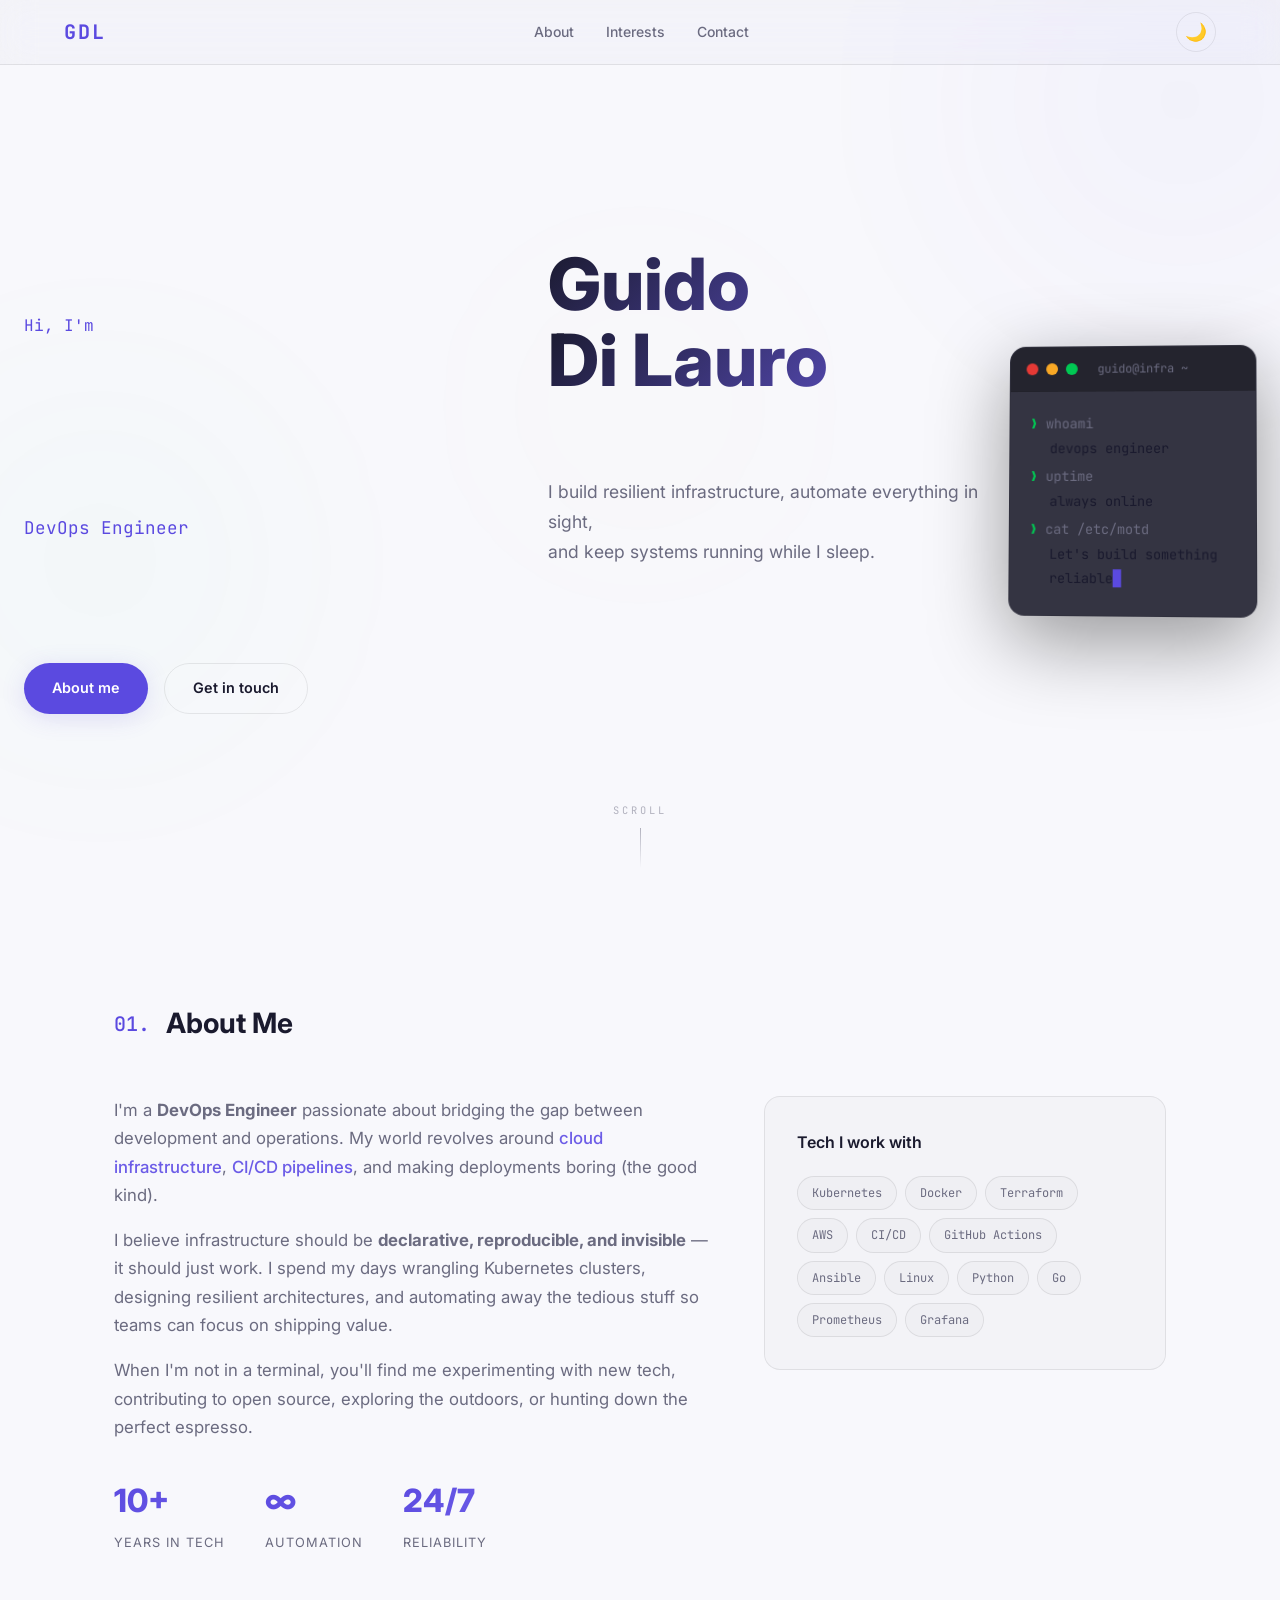
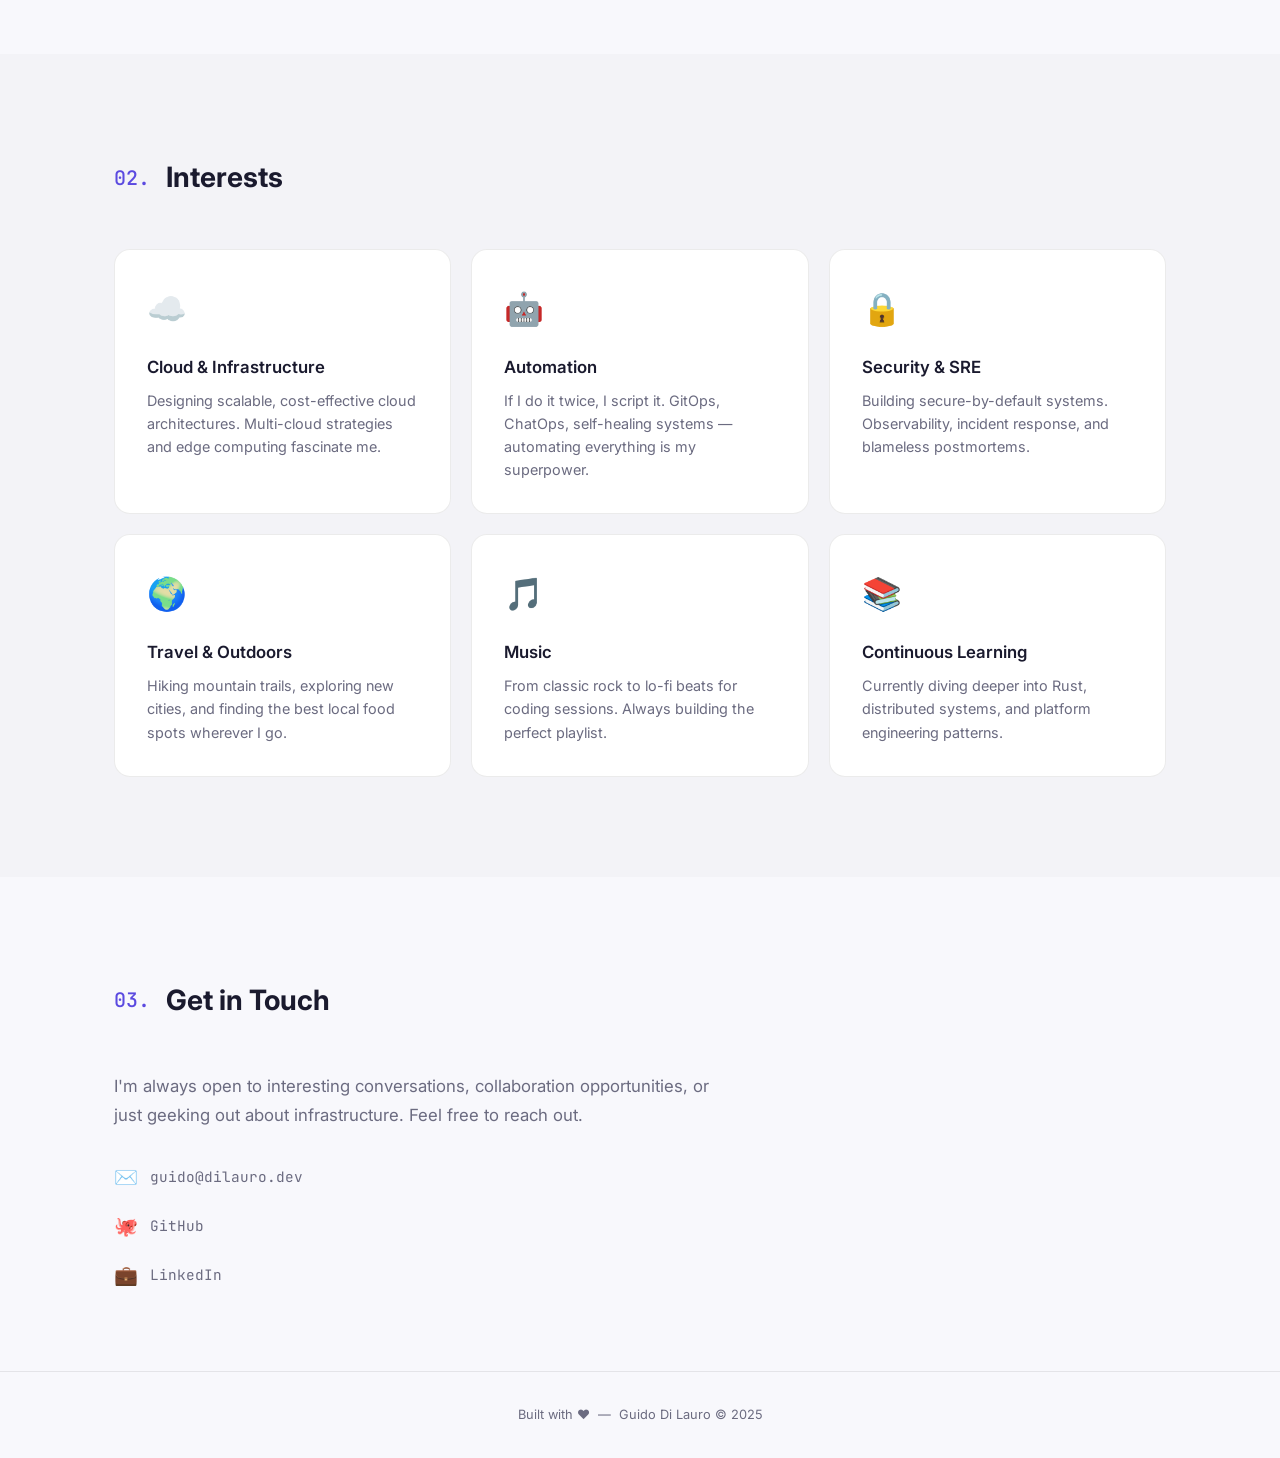
==== index.html @ 67e6e9c9 "Initial commit: personal website" ====
<!DOCTYPE html>
<html lang="en">
<head>
  <meta charset="UTF-8" />
  <meta name="viewport" content="width=device-width, initial-scale=1.0" />
  <meta name="description" content="Guido Di Lauro — DevOps Engineer. Personal website." />
  <title>Guido Di Lauro</title>
  <link rel="preconnect" href="https://fonts.googleapis.com" />
  <link rel="preconnect" href="https://fonts.gstatic.com" crossorigin />
  <link href="https://fonts.googleapis.com/css2?family=Inter:wght@400;500;600;700;800&family=JetBrains+Mono:wght@400;500&display=swap" rel="stylesheet" />
  <link rel="stylesheet" href="css/style.css" />
  <link rel="icon" href="data:image/svg+xml,<svg xmlns='http://www.w3.org/2000/svg' viewBox='0 0 100 100'><text y='.9em' font-size='90'>⚡</text></svg>" />
</head>
<body>
  <div class="bg-glow bg-glow-1"></div>
  <div class="bg-glow bg-glow-2"></div>
  <div class="bg-glow bg-glow-3"></div>

  <nav class="nav">
    <div class="nav-inner">
      <a href="#hero" class="nav-logo">GDL</a>
      <div class="nav-links">
        <a href="#about">About</a>
        <a href="#interests">Interests</a>
        <a href="#contact">Contact</a>
      </div>
      <button class="theme-toggle" id="themeToggle" aria-label="Toggle theme">
        <span class="theme-icon-light">☀️</span>
        <span class="theme-icon-dark">🌙</span>
      </button>
    </div>
  </nav>

  <section id="hero" class="hero">
    <div class="hero-content">
      <p class="hero-greeting">Hi, I'm</p>
      <h1 class="hero-name">
        <span class="hero-name-line">Guido</span>
        <span class="hero-name-line">Di Lauro</span>
      </h1>
      <p class="hero-role">DevOps Engineer</p>
      <p class="hero-tagline">
        I build resilient infrastructure, automate everything in sight,<br />
        and keep systems running while I sleep.
      </p>
      <div class="hero-actions">
        <a href="#about" class="btn btn-primary">About me</a>
        <a href="#contact" class="btn btn-outline">Get in touch</a>
      </div>
    </div>
    <div class="hero-visual">
      <div class="hero-terminal">
        <div class="terminal-bar">
          <span class="terminal-dot dot-red"></span>
          <span class="terminal-dot dot-yellow"></span>
          <span class="terminal-dot dot-green"></span>
          <span class="terminal-title">guido@infra ~</span>
        </div>
        <div class="terminal-body">
          <p><span class="prompt">❯</span> whoami</p>
          <p class="terminal-output">devops engineer</p>
          <p><span class="prompt">❯</span> uptime</p>
          <p class="terminal-output">always online</p>
          <p><span class="prompt">❯</span> cat /etc/motd</p>
          <p class="terminal-output">Let's build something reliable<span class="cursor">█</span></p>
        </div>
      </div>
    </div>
    <div class="scroll-indicator">
      <span class="scroll-text">Scroll</span>
      <span class="scroll-line"></span>
    </div>
  </section>

  <section id="about" class="about">
    <div class="section-container">
      <h2 class="section-title">
        <span class="section-number">01.</span>
        About Me
      </h2>
      <div class="about-grid">
        <div class="about-text">
          <p>
            I'm a <strong>DevOps Engineer</strong> passionate about bridging the gap between development and operations.
            My world revolves around <span class="highlight">cloud infrastructure</span>, <span class="highlight">CI/CD pipelines</span>,
            and making deployments boring (the good kind).
          </p>
          <p>
            I believe infrastructure should be <strong>declarative, reproducible, and invisible</strong> — it should
            just work. I spend my days wrangling Kubernetes clusters, designing resilient architectures,
            and automating away the tedious stuff so teams can focus on shipping value.
          </p>
          <p>
            When I'm not in a terminal, you'll find me experimenting with new tech, contributing to
            open source, exploring the outdoors, or hunting down the perfect espresso.
          </p>
          <div class="about-stats">
            <div class="stat">
              <span class="stat-number">10+</span>
              <span class="stat-label">Years in Tech</span>
            </div>
            <div class="stat">
              <span class="stat-number">∞</span>
              <span class="stat-label">Automation</span>
            </div>
            <div class="stat">
              <span class="stat-number">24/7</span>
              <span class="stat-label">Reliability</span>
            </div>
          </div>
        </div>
        <div class="about-card">
          <div class="tech-stack">
            <h3>Tech I work with</h3>
            <div class="tech-grid">
              <div class="tech-item">Kubernetes</div>
              <div class="tech-item">Docker</div>
              <div class="tech-item">Terraform</div>
              <div class="tech-item">AWS</div>
              <div class="tech-item">CI/CD</div>
              <div class="tech-item">GitHub Actions</div>
              <div class="tech-item">Ansible</div>
              <div class="tech-item">Linux</div>
              <div class="tech-item">Python</div>
              <div class="tech-item">Go</div>
              <div class="tech-item">Prometheus</div>
              <div class="tech-item">Grafana</div>
            </div>
          </div>
        </div>
      </div>
    </div>
  </section>

  <section id="interests" class="interests">
    <div class="section-container">
      <h2 class="section-title">
        <span class="section-number">02.</span>
        Interests
      </h2>
      <div class="interests-grid">
        <div class="interest-card">
          <div class="interest-icon">☁️</div>
          <h3>Cloud &amp; Infrastructure</h3>
          <p>Designing scalable, cost-effective cloud architectures. Multi-cloud strategies and edge computing fascinate me.</p>
        </div>
        <div class="interest-card">
          <div class="interest-icon">🤖</div>
          <h3>Automation</h3>
          <p>If I do it twice, I script it. GitOps, ChatOps, self-healing systems — automating everything is my superpower.</p>
        </div>
        <div class="interest-card">
          <div class="interest-icon">🔒</div>
          <h3>Security &amp; SRE</h3>
          <p>Building secure-by-default systems. Observability, incident response, and blameless postmortems.</p>
        </div>
        <div class="interest-card">
          <div class="interest-icon">🌍</div>
          <h3>Travel &amp; Outdoors</h3>
          <p>Hiking mountain trails, exploring new cities, and finding the best local food spots wherever I go.</p>
        </div>
        <div class="interest-card">
          <div class="interest-icon">🎵</div>
          <h3>Music</h3>
          <p>From classic rock to lo-fi beats for coding sessions. Always building the perfect playlist.</p>
        </div>
        <div class="interest-card">
          <div class="interest-icon">📚</div>
          <h3>Continuous Learning</h3>
          <p>Currently diving deeper into Rust, distributed systems, and platform engineering patterns.</p>
        </div>
      </div>
    </div>
  </section>

  <section id="contact" class="contact">
    <div class="section-container">
      <h2 class="section-title">
        <span class="section-number">03.</span>
        Get in Touch
      </h2>
      <div class="contact-content">
        <p>
          I'm always open to interesting conversations, collaboration opportunities,
          or just geeking out about infrastructure. Feel free to reach out.
        </p>
        <div class="contact-links">
          <a href="mailto:guido@dilauro.dev" class="contact-link">
            <span class="contact-link-icon">✉️</span>
            guido@dilauro.dev
          </a>
          <a href="https://github.com/guidodila" target="_blank" rel="noopener" class="contact-link">
            <span class="contact-link-icon">🐙</span>
            GitHub
          </a>
          <a href="https://linkedin.com/in/guidodilauro" target="_blank" rel="noopener" class="contact-link">
            <span class="contact-link-icon">💼</span>
            LinkedIn
          </a>
        </div>
      </div>
    </div>
    <footer class="footer">
      <p>Built with ❤️ &nbsp;—&nbsp; Guido Di Lauro &copy; 2025</p>
    </footer>
  </section>

  <script src="js/main.js"></script>
</body>
</html>
---- css/style.css ----
:root {
  --bg: #0a0a0f;
  --bg-secondary: #12121a;
  --text: #e4e4ed;
  --text-muted: #8888a0;
  --accent: #6c5ce7;
  --accent-glow: rgba(108, 92, 231, 0.3);
  --border: rgba(255, 255, 255, 0.06);
  --card-bg: rgba(255, 255, 255, 0.03);
  --card-hover: rgba(255, 255, 255, 0.06);
  --highlight: #a29bfe;
  --green: #00e676;
  --red: #ff5252;
  --yellow: #ffd740;
  --terminal-bg: rgba(10, 10, 15, 0.85);
  --radius: 16px;
  --transition: 0.3s cubic-bezier(0.4, 0, 0.2, 1);
}

[data-theme="light"] {
  --bg: #f8f8fc;
  --bg-secondary: #ffffff;
  --text: #1a1a2e;
  --text-muted: #6b6b80;
  --accent: #5b4ae0;
  --accent-glow: rgba(91, 74, 224, 0.15);
  --border: rgba(0, 0, 0, 0.08);
  --card-bg: rgba(0, 0, 0, 0.02);
  --card-hover: rgba(0, 0, 0, 0.04);
  --highlight: #6c5ce7;
  --green: #00c853;
  --red: #e53935;
  --yellow: #f9a825;
  --terminal-bg: rgba(30, 30, 46, 0.9);
}

*,
*::before,
*::after {
  box-sizing: border-box;
  margin: 0;
  padding: 0;
}

html {
  scroll-behavior: smooth;
  scroll-padding-top: 80px;
}

body {
  font-family: "Inter", -apple-system, BlinkMacSystemFont, sans-serif;
  background: var(--bg);
  color: var(--text);
  line-height: 1.7;
  overflow-x: hidden;
  transition: background var(--transition), color var(--transition);
}

a {
  color: inherit;
  text-decoration: none;
}

img {
  max-width: 100%;
  display: block;
}

/* ---- Background glows ---- */

.bg-glow {
  position: fixed;
  border-radius: 50%;
  filter: blur(120px);
  opacity: 0.4;
  pointer-events: none;
  z-index: 0;
  transition: opacity 1s ease;
}

.bg-glow-1 {
  width: 600px;
  height: 600px;
  background: radial-gradient(circle, var(--accent-glow), transparent 70%);
  top: -200px;
  right: -200px;
}

.bg-glow-2 {
  width: 500px;
  height: 500px;
  background: radial-gradient(circle, rgba(0, 230, 118, 0.12), transparent 70%);
  bottom: 10%;
  left: -150px;
}

.bg-glow-3 {
  width: 400px;
  height: 400px;
  background: radial-gradient(circle, rgba(255, 215, 64, 0.08), transparent 70%);
  top: 45%;
  left: 50%;
  transform: translate(-50%, -50%);
}

/* ---- Navigation ---- */

.nav {
  position: fixed;
  top: 0;
  left: 0;
  right: 0;
  z-index: 100;
  backdrop-filter: blur(16px) saturate(180%);
  -webkit-backdrop-filter: blur(16px) saturate(180%);
  background: var(--card-bg);
  border-bottom: 1px solid var(--border);
  transition: background var(--transition), border var(--transition);
}

.nav.scrolled {
  background: var(--bg-secondary);
  border-bottom-color: var(--border);
}

.nav-inner {
  max-width: 1200px;
  margin: 0 auto;
  padding: 0 24px;
  height: 64px;
  display: flex;
  align-items: center;
  justify-content: space-between;
}

.nav-logo {
  font-family: "JetBrains Mono", monospace;
  font-size: 1.25rem;
  font-weight: 700;
  color: var(--accent);
  letter-spacing: 2px;
}

.nav-links {
  display: flex;
  gap: 32px;
}

.nav-links a {
  font-size: 0.875rem;
  font-weight: 500;
  color: var(--text-muted);
  transition: color var(--transition);
  position: relative;
}

.nav-links a::after {
  content: "";
  position: absolute;
  bottom: -4px;
  left: 0;
  width: 0;
  height: 2px;
  background: var(--accent);
  transition: width var(--transition);
}

.nav-links a:hover,
.nav-links a:focus-visible {
  color: var(--text);
}

.nav-links a:hover::after,
.nav-links a:focus-visible::after {
  width: 100%;
}

/* Theme toggle */

.theme-toggle {
  background: none;
  border: 1px solid var(--border);
  border-radius: 50%;
  width: 40px;
  height: 40px;
  cursor: pointer;
  display: flex;
  align-items: center;
  justify-content: center;
  font-size: 1.1rem;
  transition: border-color var(--transition), transform var(--transition);
}

.theme-toggle:hover {
  transform: scale(1.1);
  border-color: var(--accent);
}

[data-theme="dark"] .theme-icon-dark,
[data-theme="light"] .theme-icon-light {
  display: none;
}

/* ---- Hero ---- */

.hero {
  min-height: 100vh;
  display: flex;
  align-items: center;
  justify-content: center;
  padding: 100px 24px 40px;
  position: relative;
  z-index: 1;
}

.hero-content {
  max-width: 1200px;
  width: 100%;
  display: grid;
  grid-template-columns: 1fr 1fr;
  gap: 64px;
  align-items: center;
}

.hero-greeting {
  font-family: "JetBrains Mono", monospace;
  font-size: 1rem;
  color: var(--accent);
  margin-bottom: 8px;
}

.hero-name {
  font-size: clamp(2.5rem, 6vw, 4.5rem);
  font-weight: 800;
  line-height: 1.05;
  margin-bottom: 16px;
}

.hero-name-line {
  display: block;
  background: linear-gradient(135deg, var(--text) 0%, var(--highlight) 100%);
  -webkit-background-clip: text;
  -webkit-text-fill-color: transparent;
  background-clip: text;
}

.hero-role {
  font-family: "JetBrains Mono", monospace;
  font-size: 1.1rem;
  color: var(--accent);
  margin-bottom: 20px;
}

.hero-tagline {
  font-size: 1.1rem;
  color: var(--text-muted);
  max-width: 480px;
  margin-bottom: 32px;
  line-height: 1.7;
}

.hero-actions {
  display: flex;
  gap: 16px;
  flex-wrap: wrap;
}

/* Buttons */

.btn {
  display: inline-flex;
  align-items: center;
  gap: 8px;
  padding: 12px 28px;
  border-radius: 50px;
  font-size: 0.9rem;
  font-weight: 600;
  cursor: pointer;
  transition: all var(--transition);
  border: none;
  white-space: nowrap;
}

.btn-primary {
  background: var(--accent);
  color: #fff;
  box-shadow: 0 4px 24px var(--accent-glow);
}

.btn-primary:hover {
  transform: translateY(-2px);
  box-shadow: 0 8px 32px var(--accent-glow);
}

.btn-outline {
  border: 1px solid var(--border);
  color: var(--text);
  background: transparent;
}

.btn-outline:hover {
  border-color: var(--accent);
  color: var(--accent);
  transform: translateY(-2px);
}

/* Hero terminal */

.hero-terminal {
  background: var(--terminal-bg);
  border: 1px solid var(--border);
  border-radius: var(--radius);
  overflow: hidden;
  box-shadow: 0 24px 80px rgba(0, 0, 0, 0.4);
  transform: perspective(800px) rotateY(-3deg) rotateX(2deg);
  transition: transform 0.4s ease;
}

.hero-terminal:hover {
  transform: perspective(800px) rotateY(0deg) rotateX(0deg);
}

.terminal-bar {
  display: flex;
  align-items: center;
  gap: 8px;
  padding: 12px 16px;
  background: rgba(0, 0, 0, 0.3);
  border-bottom: 1px solid var(--border);
}

.terminal-dot {
  width: 12px;
  height: 12px;
  border-radius: 50%;
}

.dot-red {
  background: var(--red);
}

.dot-yellow {
  background: var(--yellow);
}

.dot-green {
  background: var(--green);
}

.terminal-title {
  margin-left: 12px;
  font-family: "JetBrains Mono", monospace;
  font-size: 0.75rem;
  color: var(--text-muted);
}

.terminal-body {
  padding: 20px;
  font-family: "JetBrains Mono", monospace;
  font-size: 0.85rem;
  line-height: 1.8;
}

.terminal-body p {
  color: var(--text-muted);
}

.prompt {
  color: var(--green);
}

.terminal-output {
  color: var(--text) !important;
  margin-bottom: 4px;
  margin-left: 20px;
}

.cursor {
  color: var(--accent);
  animation: blink 1s step-end infinite;
}

@keyframes blink {
  50% {
    opacity: 0;
  }
}

/* Scroll indicator */

.scroll-indicator {
  position: absolute;
  bottom: 32px;
  left: 50%;
  transform: translateX(-50%);
  display: flex;
  flex-direction: column;
  align-items: center;
  gap: 8px;
  opacity: 0.5;
  animation: fadeInUp 1s ease 1s both;
}

.scroll-text {
  font-family: "JetBrains Mono", monospace;
  font-size: 0.65rem;
  text-transform: uppercase;
  letter-spacing: 3px;
  color: var(--text-muted);
}

.scroll-line {
  width: 1px;
  height: 40px;
  background: linear-gradient(to bottom, var(--text-muted), transparent);
  animation: scrollPulse 2s ease-in-out infinite;
}

@keyframes scrollPulse {
  0%,
  100% {
    opacity: 0.3;
    transform: scaleY(1);
  }
  50% {
    opacity: 1;
    transform: scaleY(1.3);
  }
}

@keyframes fadeInUp {
  from {
    opacity: 0;
    transform: translateX(-50%) translateY(20px);
  }
  to {
    opacity: 0.5;
    transform: translateX(-50%) translateY(0);
  }
}

/* ---- Sections ---- */

.section-container {
  max-width: 1100px;
  margin: 0 auto;
  padding: 0 24px;
}

.section-title {
  font-size: 1.75rem;
  font-weight: 700;
  margin-bottom: 48px;
  display: flex;
  align-items: center;
  gap: 16px;
}

.section-number {
  font-family: "JetBrains Mono", monospace;
  font-size: 1.25rem;
  color: var(--accent);
  font-weight: 500;
}

/* ---- About ---- */

.about {
  padding: 100px 0;
  position: relative;
  z-index: 1;
}

.about-grid {
  display: grid;
  grid-template-columns: 1.2fr 0.8fr;
  gap: 48px;
  align-items: start;
}

.about-text p {
  color: var(--text-muted);
  margin-bottom: 16px;
  font-size: 1.05rem;
}

.about-text .highlight {
  color: var(--highlight);
  font-weight: 500;
}

.about-stats {
  display: flex;
  gap: 40px;
  margin-top: 32px;
}

.stat {
  display: flex;
  flex-direction: column;
}

.stat-number {
  font-size: 2rem;
  font-weight: 800;
  background: linear-gradient(135deg, var(--accent), var(--highlight));
  -webkit-background-clip: text;
  -webkit-text-fill-color: transparent;
  background-clip: text;
}

.stat-label {
  font-size: 0.8rem;
  color: var(--text-muted);
  text-transform: uppercase;
  letter-spacing: 1px;
  margin-top: 4px;
}

.about-card {
  background: var(--card-bg);
  border: 1px solid var(--border);
  border-radius: var(--radius);
  padding: 32px;
  transition: background var(--transition), border var(--transition);
}

.tech-stack h3 {
  font-size: 1rem;
  font-weight: 600;
  margin-bottom: 20px;
  color: var(--text);
}

.tech-grid {
  display: flex;
  flex-wrap: wrap;
  gap: 8px;
}

.tech-item {
  font-family: "JetBrains Mono", monospace;
  font-size: 0.75rem;
  padding: 6px 14px;
  border-radius: 50px;
  background: var(--card-bg);
  border: 1px solid var(--border);
  color: var(--text-muted);
  transition: all var(--transition);
}

.tech-item:hover {
  border-color: var(--accent);
  color: var(--text);
  background: var(--card-hover);
}

/* ---- Interests ---- */

.interests {
  padding: 100px 0;
  position: relative;
  z-index: 1;
  background: var(--card-bg);
}

.interests-grid {
  display: grid;
  grid-template-columns: repeat(3, 1fr);
  gap: 20px;
}

.interest-card {
  background: var(--bg-secondary);
  border: 1px solid var(--border);
  border-radius: var(--radius);
  padding: 32px;
  transition: all var(--transition);
  cursor: default;
}

.interest-card:hover {
  transform: translateY(-4px);
  border-color: var(--accent);
  box-shadow: 0 12px 40px rgba(0, 0, 0, 0.2);
  background: var(--card-hover);
}

.interest-icon {
  font-size: 2rem;
  margin-bottom: 16px;
}

.interest-card h3 {
  font-size: 1.05rem;
  font-weight: 600;
  margin-bottom: 8px;
}

.interest-card p {
  font-size: 0.9rem;
  color: var(--text-muted);
  line-height: 1.6;
}

/* ---- Contact ---- */

.contact {
  padding: 100px 0 0;
  position: relative;
  z-index: 1;
}

.contact-content {
  max-width: 600px;
}

.contact-content p {
  color: var(--text-muted);
  font-size: 1.05rem;
  margin-bottom: 32px;
}

.contact-links {
  display: flex;
  flex-direction: column;
  gap: 16px;
}

.contact-link {
  display: inline-flex;
  align-items: center;
  gap: 12px;
  font-family: "JetBrains Mono", monospace;
  font-size: 0.9rem;
  color: var(--text-muted);
  transition: color var(--transition);
}

.contact-link:hover {
  color: var(--accent);
}

.contact-link-icon {
  font-size: 1.2rem;
}

/* ---- Footer ---- */

.footer {
  margin-top: 80px;
  padding: 32px 24px;
  border-top: 1px solid var(--border);
  text-align: center;
}

.footer p {
  font-size: 0.8rem;
  color: var(--text-muted);
}

/* ---- Reveal animation ---- */

.reveal {
  opacity: 0;
  transform: translateY(30px);
  transition: opacity 0.6s ease, transform 0.6s ease;
}

.reveal.visible {
  opacity: 1;
  transform: translateY(0);
}

/* ---- Responsive ---- */

@media (max-width: 900px) {
  .hero-content {
    grid-template-columns: 1fr;
    gap: 48px;
  }

  .hero-visual {
    order: -1;
  }

  .about-grid {
    grid-template-columns: 1fr;
  }

  .interests-grid {
    grid-template-columns: repeat(2, 1fr);
  }

  .about-stats {
    justify-content: flex-start;
  }

  .hero-terminal {
    transform: none;
  }
}

@media (max-width: 600px) {
  .interests-grid {
    grid-template-columns: 1fr;
  }

  .nav-links {
    gap: 16px;
  }

  .nav-links a {
    font-size: 0.8rem;
  }

  .hero-name {
    font-size: 2.2rem;
  }

  .hero-actions {
    flex-direction: column;
  }

  .btn {
    justify-content: center;
    width: 100%;
  }
}
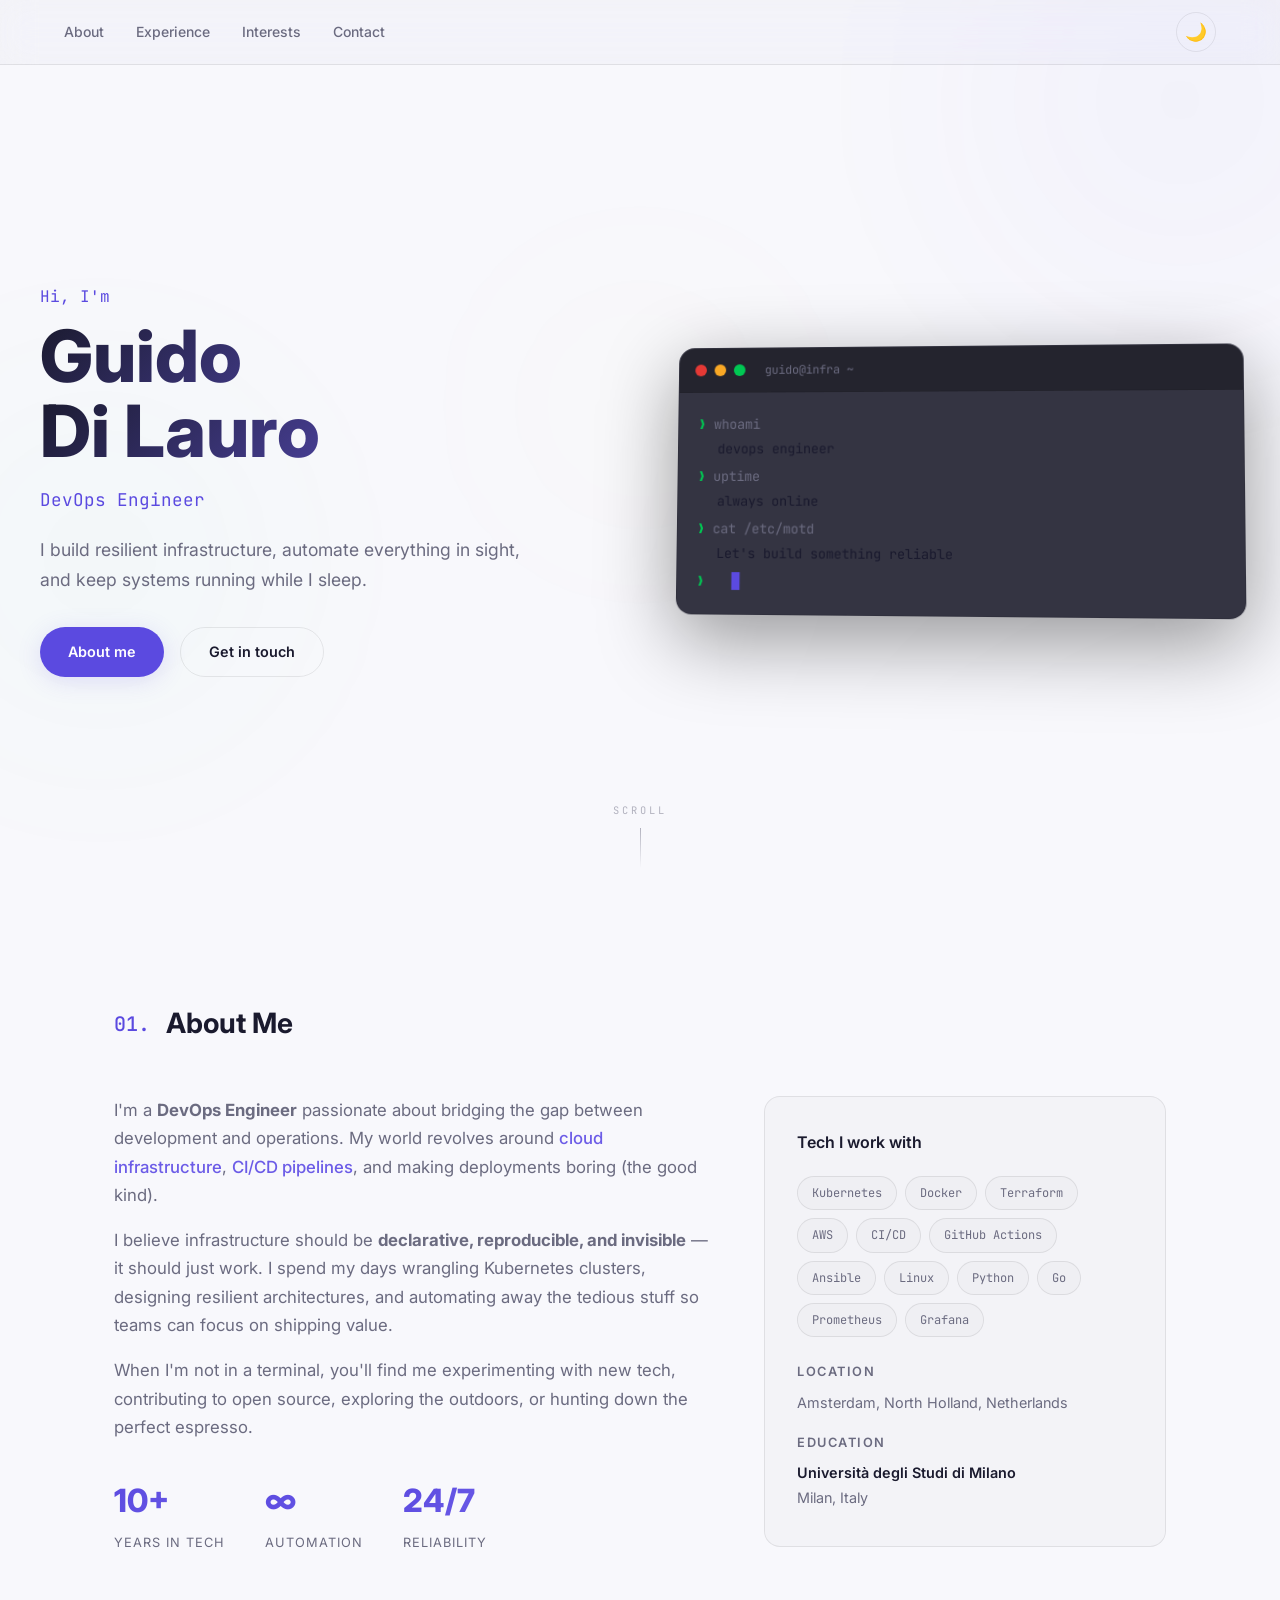
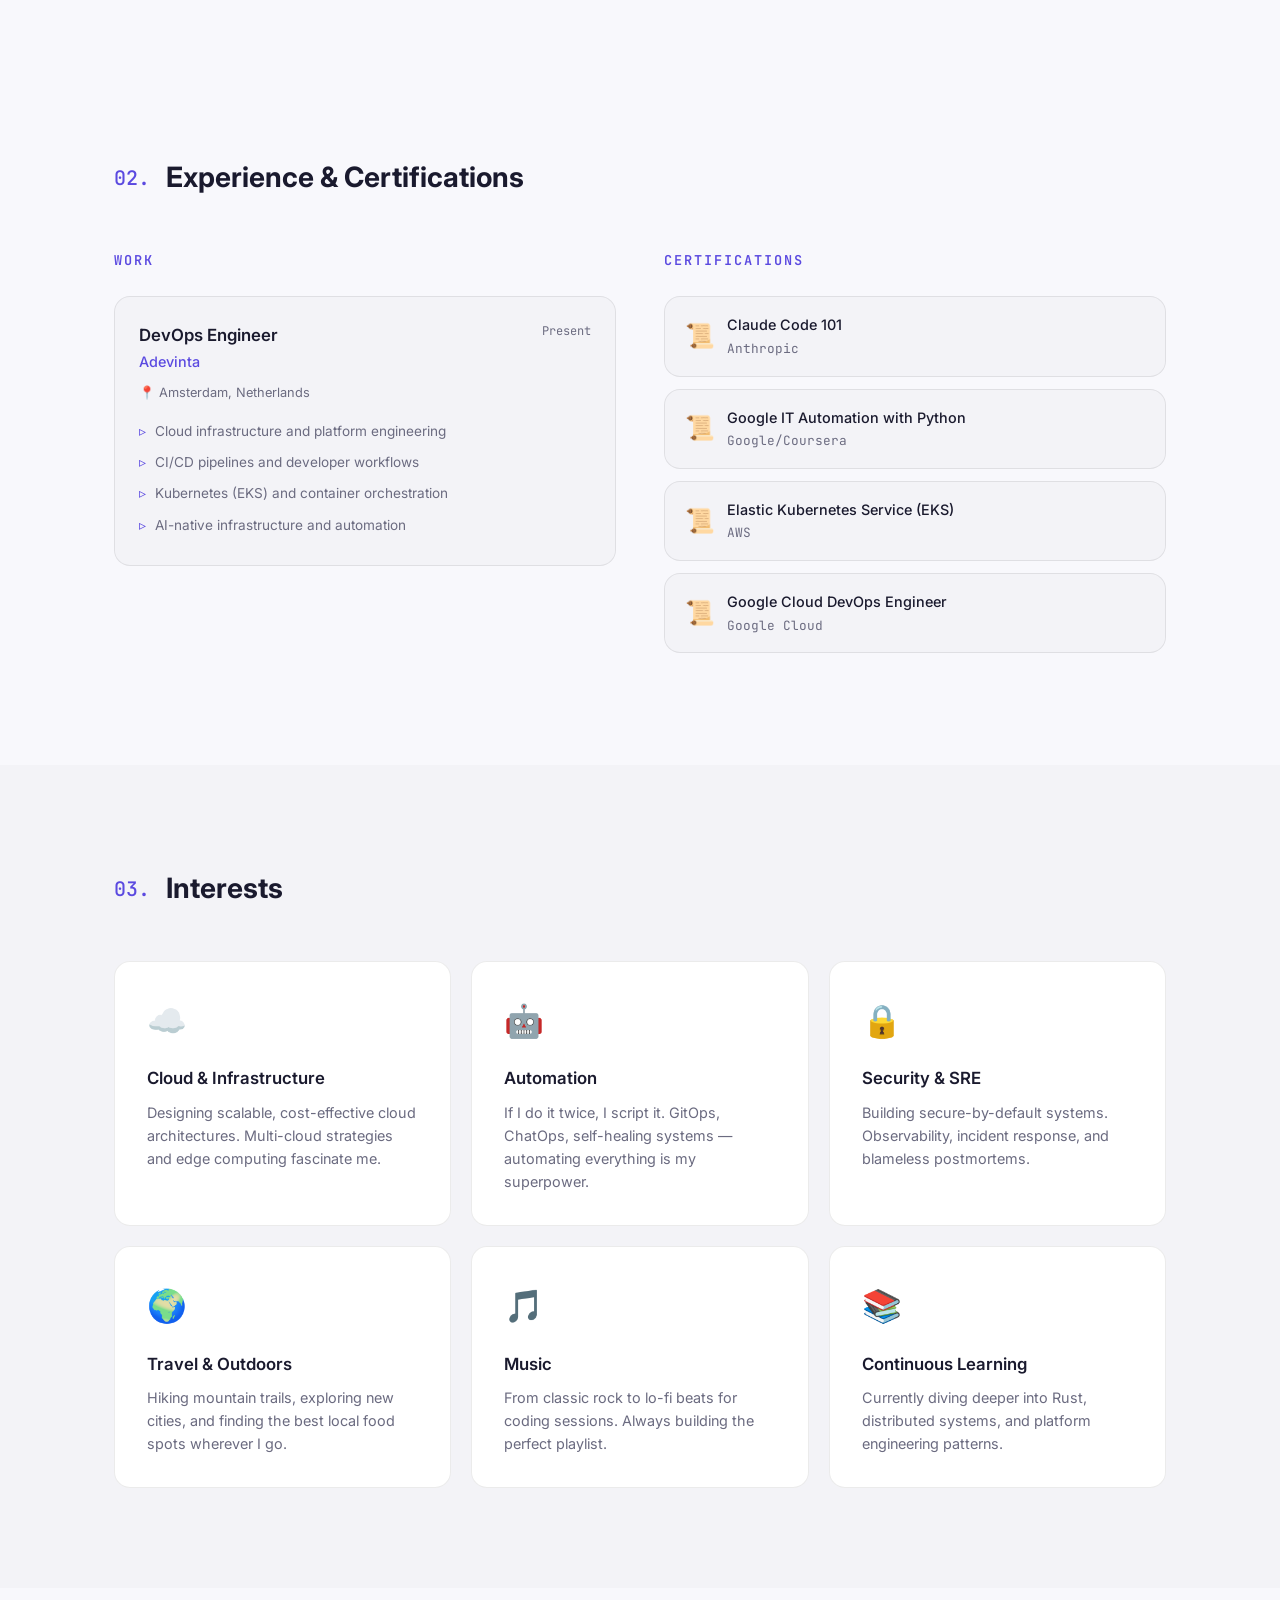
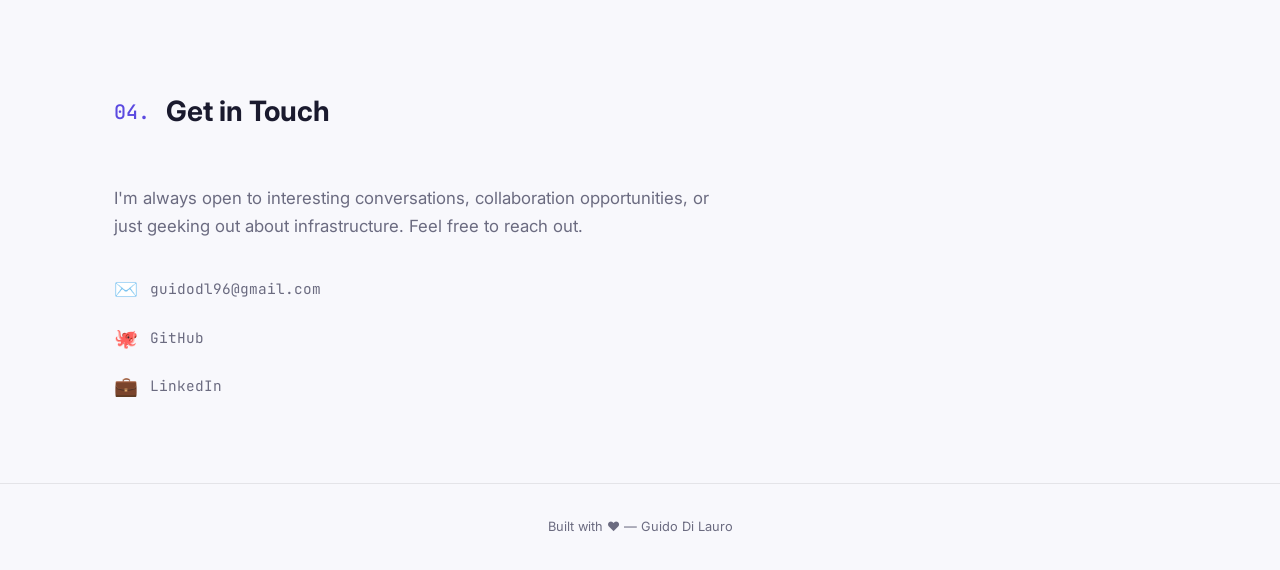
==== commit 2df2843b: "Make site dynamic with JSON data, add snake game, GitHub Pages workflow" ====
--- a/index.html
+++ b/index.html
@@ -4,7 +4,7 @@
   <meta charset="UTF-8" />
   <meta name="viewport" content="width=device-width, initial-scale=1.0" />
   <meta name="description" content="Guido Di Lauro — DevOps Engineer. Personal website." />
-  <title>Guido Di Lauro</title>
+  <title id="pageTitle">Guido Di Lauro</title>
   <link rel="preconnect" href="https://fonts.googleapis.com" />
   <link rel="preconnect" href="https://fonts.gstatic.com" crossorigin />
   <link href="https://fonts.googleapis.com/css2?family=Inter:wght@400;500;600;700;800&family=JetBrains+Mono:wght@400;500&display=swap" rel="stylesheet" />
@@ -18,9 +18,10 @@
 
   <nav class="nav">
     <div class="nav-inner">
-      <a href="#hero" class="nav-logo">GDL</a>
+
       <div class="nav-links">
         <a href="#about">About</a>
+        <a href="#experience">Experience</a>
         <a href="#interests">Interests</a>
         <a href="#contact">Contact</a>
       </div>
@@ -33,36 +34,32 @@
 
   <section id="hero" class="hero">
     <div class="hero-content">
-      <p class="hero-greeting">Hi, I'm</p>
-      <h1 class="hero-name">
-        <span class="hero-name-line">Guido</span>
-        <span class="hero-name-line">Di Lauro</span>
-      </h1>
-      <p class="hero-role">DevOps Engineer</p>
-      <p class="hero-tagline">
-        I build resilient infrastructure, automate everything in sight,<br />
-        and keep systems running while I sleep.
-      </p>
-      <div class="hero-actions">
-        <a href="#about" class="btn btn-primary">About me</a>
-        <a href="#contact" class="btn btn-outline">Get in touch</a>
+      <div class="hero-text">
+        <p class="hero-greeting" data-bind="hero.greeting">Hi, I'm</p>
+        <h1 class="hero-name">
+          <span class="hero-name-line" data-bind="personal.firstName">Guido</span>
+          <span class="hero-name-line" data-bind="personal.lastName">Di Lauro</span>
+        </h1>
+        <p class="hero-role" data-bind="personal.role">DevOps Engineer</p>
+        <p class="hero-tagline" data-bind="personal.tagline">
+          I build resilient infrastructure, automate everything in sight,<br />
+          and keep systems running while I sleep.
+        </p>
+        <div class="hero-actions">
+          <a href="#about" class="btn btn-primary">About me</a>
+          <a href="#contact" class="btn btn-outline">Get in touch</a>
+        </div>
       </div>
-    </div>
-    <div class="hero-visual">
-      <div class="hero-terminal">
-        <div class="terminal-bar">
-          <span class="terminal-dot dot-red"></span>
-          <span class="terminal-dot dot-yellow"></span>
-          <span class="terminal-dot dot-green"></span>
-          <span class="terminal-title">guido@infra ~</span>
-        </div>
-        <div class="terminal-body">
-          <p><span class="prompt">❯</span> whoami</p>
-          <p class="terminal-output">devops engineer</p>
-          <p><span class="prompt">❯</span> uptime</p>
-          <p class="terminal-output">always online</p>
-          <p><span class="prompt">❯</span> cat /etc/motd</p>
-          <p class="terminal-output">Let's build something reliable<span class="cursor">█</span></p>
+      <div class="hero-visual">
+        <div class="hero-terminal">
+          <div class="terminal-bar">
+            <span class="terminal-dot dot-red"></span>
+            <span class="terminal-dot dot-yellow"></span>
+            <span class="terminal-dot dot-green"></span>
+            <span class="terminal-title" data-bind-template="terminalTitle"></span>
+          </div>
+          <div class="terminal-body" data-bind-template="terminalBody">
+          </div>
         </div>
       </div>
     </div>
@@ -80,52 +77,44 @@
       </h2>
       <div class="about-grid">
         <div class="about-text">
-          <p>
-            I'm a <strong>DevOps Engineer</strong> passionate about bridging the gap between development and operations.
-            My world revolves around <span class="highlight">cloud infrastructure</span>, <span class="highlight">CI/CD pipelines</span>,
-            and making deployments boring (the good kind).
-          </p>
-          <p>
-            I believe infrastructure should be <strong>declarative, reproducible, and invisible</strong> — it should
-            just work. I spend my days wrangling Kubernetes clusters, designing resilient architectures,
-            and automating away the tedious stuff so teams can focus on shipping value.
-          </p>
-          <p>
-            When I'm not in a terminal, you'll find me experimenting with new tech, contributing to
-            open source, exploring the outdoors, or hunting down the perfect espresso.
-          </p>
-          <div class="about-stats">
-            <div class="stat">
-              <span class="stat-number">10+</span>
-              <span class="stat-label">Years in Tech</span>
-            </div>
-            <div class="stat">
-              <span class="stat-number">∞</span>
-              <span class="stat-label">Automation</span>
-            </div>
-            <div class="stat">
-              <span class="stat-number">24/7</span>
-              <span class="stat-label">Reliability</span>
-            </div>
+          <div data-bind-template="aboutBio"></div>
+          <div class="about-stats" data-bind-template="aboutStats">
           </div>
         </div>
         <div class="about-card">
           <div class="tech-stack">
             <h3>Tech I work with</h3>
-            <div class="tech-grid">
-              <div class="tech-item">Kubernetes</div>
-              <div class="tech-item">Docker</div>
-              <div class="tech-item">Terraform</div>
-              <div class="tech-item">AWS</div>
-              <div class="tech-item">CI/CD</div>
-              <div class="tech-item">GitHub Actions</div>
-              <div class="tech-item">Ansible</div>
-              <div class="tech-item">Linux</div>
-              <div class="tech-item">Python</div>
-              <div class="tech-item">Go</div>
-              <div class="tech-item">Prometheus</div>
-              <div class="tech-item">Grafana</div>
+            <div class="tech-grid" data-bind-template="techStack">
             </div>
+          </div>
+          <div class="about-card-section" id="locationSection" style="margin-top: 24px;">
+            <h3>Location</h3>
+            <p class="about-meta" data-bind="personal.location" style="color: var(--text-muted); font-size: 0.9rem;">📍 Amsterdam, North Holland, Netherlands</p>
+          </div>
+          <div class="about-card-section" style="margin-top: 16px;">
+            <h3>Education</h3>
+            <div data-bind-template="education" style="color: var(--text-muted); font-size: 0.9rem;"></div>
+          </div>
+        </div>
+      </div>
+    </div>
+  </section>
+
+  <section id="experience" class="experience">
+    <div class="section-container">
+      <h2 class="section-title">
+        <span class="section-number">02.</span>
+        Experience & Certifications
+      </h2>
+      <div class="exp-grid">
+        <div class="exp-column">
+          <h3 class="exp-subtitle">Work</h3>
+          <div data-bind-template="experience">
+          </div>
+        </div>
+        <div class="exp-column">
+          <h3 class="exp-subtitle">Certifications</h3>
+          <div data-bind-template="certifications">
           </div>
         </div>
       </div>
@@ -135,40 +124,10 @@
   <section id="interests" class="interests">
     <div class="section-container">
       <h2 class="section-title">
-        <span class="section-number">02.</span>
+        <span class="section-number">03.</span>
         Interests
       </h2>
-      <div class="interests-grid">
-        <div class="interest-card">
-          <div class="interest-icon">☁️</div>
-          <h3>Cloud &amp; Infrastructure</h3>
-          <p>Designing scalable, cost-effective cloud architectures. Multi-cloud strategies and edge computing fascinate me.</p>
-        </div>
-        <div class="interest-card">
-          <div class="interest-icon">🤖</div>
-          <h3>Automation</h3>
-          <p>If I do it twice, I script it. GitOps, ChatOps, self-healing systems — automating everything is my superpower.</p>
-        </div>
-        <div class="interest-card">
-          <div class="interest-icon">🔒</div>
-          <h3>Security &amp; SRE</h3>
-          <p>Building secure-by-default systems. Observability, incident response, and blameless postmortems.</p>
-        </div>
-        <div class="interest-card">
-          <div class="interest-icon">🌍</div>
-          <h3>Travel &amp; Outdoors</h3>
-          <p>Hiking mountain trails, exploring new cities, and finding the best local food spots wherever I go.</p>
-        </div>
-        <div class="interest-card">
-          <div class="interest-icon">🎵</div>
-          <h3>Music</h3>
-          <p>From classic rock to lo-fi beats for coding sessions. Always building the perfect playlist.</p>
-        </div>
-        <div class="interest-card">
-          <div class="interest-icon">📚</div>
-          <h3>Continuous Learning</h3>
-          <p>Currently diving deeper into Rust, distributed systems, and platform engineering patterns.</p>
-        </div>
+      <div class="interests-grid" data-bind-template="interests">
       </div>
     </div>
   </section>
@@ -176,35 +135,24 @@
   <section id="contact" class="contact">
     <div class="section-container">
       <h2 class="section-title">
-        <span class="section-number">03.</span>
+        <span class="section-number">04.</span>
         Get in Touch
       </h2>
       <div class="contact-content">
-        <p>
+        <p data-bind="contact.message">
           I'm always open to interesting conversations, collaboration opportunities,
           or just geeking out about infrastructure. Feel free to reach out.
         </p>
-        <div class="contact-links">
-          <a href="mailto:guido@dilauro.dev" class="contact-link">
-            <span class="contact-link-icon">✉️</span>
-            guido@dilauro.dev
-          </a>
-          <a href="https://github.com/guidodila" target="_blank" rel="noopener" class="contact-link">
-            <span class="contact-link-icon">🐙</span>
-            GitHub
-          </a>
-          <a href="https://linkedin.com/in/guidodilauro" target="_blank" rel="noopener" class="contact-link">
-            <span class="contact-link-icon">💼</span>
-            LinkedIn
-          </a>
+        <div class="contact-links" data-bind-template="contactLinks">
         </div>
       </div>
     </div>
     <footer class="footer">
-      <p>Built with ❤️ &nbsp;—&nbsp; Guido Di Lauro &copy; 2025</p>
+      <p data-bind="footer.text">Built with ❤️  —  Guido Di Lauro &copy; 2025</p>
     </footer>
   </section>
 
+  <script src="js/snake.js"></script>
   <script src="js/main.js"></script>
 </body>
-</html>
+</html>
--- a/css/style.css
+++ b/css/style.css
@@ -386,6 +386,61 @@
   }
 }
 
+.terminal-input {
+  outline: none;
+  min-width: 20px;
+  display: inline-block;
+  caret-color: var(--accent);
+  color: var(--text);
+}
+
+.terminal-body {
+  max-height: 340px;
+  overflow-y: auto;
+}
+
+/* Snake overlay */
+
+.snake-overlay {
+  position: fixed;
+  inset: 0;
+  z-index: 1000;
+  background: #0a0a0f;
+  display: flex;
+  align-items: center;
+  justify-content: center;
+  animation: fadeIn 0.3s ease;
+}
+
+.snake-close {
+  position: fixed;
+  top: 16px;
+  right: 16px;
+  z-index: 1001;
+  background: rgba(255, 255, 255, 0.05);
+  border: 1px solid var(--border);
+  color: var(--text-muted);
+  font-size: 1.2rem;
+  width: 40px;
+  height: 40px;
+  border-radius: 50%;
+  cursor: pointer;
+  transition: all var(--transition);
+  display: flex;
+  align-items: center;
+  justify-content: center;
+}
+
+.snake-close:hover {
+  color: var(--text);
+  border-color: var(--accent);
+}
+
+@keyframes fadeIn {
+  from { opacity: 0; }
+  to { opacity: 1; }
+}
+
 /* Scroll indicator */
 
 .scroll-indicator {
@@ -603,6 +658,158 @@
   line-height: 1.6;
 }
 
+/* ---- Experience & Certifications ---- */
+
+.experience {
+  padding: 100px 0;
+  position: relative;
+  z-index: 1;
+}
+
+.exp-grid {
+  display: grid;
+  grid-template-columns: 1fr 1fr;
+  gap: 48px;
+}
+
+.exp-subtitle {
+  font-size: 0.85rem;
+  font-weight: 600;
+  text-transform: uppercase;
+  letter-spacing: 2px;
+  color: var(--accent);
+  margin-bottom: 24px;
+  font-family: "JetBrains Mono", monospace;
+}
+
+.exp-card {
+  background: var(--card-bg);
+  border: 1px solid var(--border);
+  border-radius: var(--radius);
+  padding: 24px;
+  margin-bottom: 16px;
+  transition: all var(--transition);
+}
+
+.exp-card:hover {
+  border-color: var(--accent);
+  background: var(--card-hover);
+  transform: translateY(-2px);
+}
+
+.exp-card-header {
+  display: flex;
+  justify-content: space-between;
+  align-items: flex-start;
+  margin-bottom: 8px;
+}
+
+.exp-card-role {
+  font-weight: 600;
+  font-size: 1.05rem;
+  color: var(--text);
+}
+
+.exp-card-company {
+  color: var(--accent);
+  font-weight: 500;
+  font-size: 0.9rem;
+}
+
+.exp-card-period {
+  font-family: "JetBrains Mono", monospace;
+  font-size: 0.75rem;
+  color: var(--text-muted);
+  white-space: nowrap;
+}
+
+.exp-card-location {
+  font-size: 0.8rem;
+  color: var(--text-muted);
+  margin-bottom: 12px;
+}
+
+.exp-card-highlights {
+  list-style: none;
+  padding: 0;
+}
+
+.exp-card-highlights li {
+  font-size: 0.85rem;
+  color: var(--text-muted);
+  padding: 4px 0;
+  padding-left: 16px;
+  position: relative;
+}
+
+.exp-card-highlights li::before {
+  content: "▹";
+  position: absolute;
+  left: 0;
+  color: var(--accent);
+}
+
+.cert-card {
+  background: var(--card-bg);
+  border: 1px solid var(--border);
+  border-radius: var(--radius);
+  padding: 16px 20px;
+  margin-bottom: 12px;
+  display: flex;
+  align-items: center;
+  gap: 12px;
+  transition: all var(--transition);
+}
+
+.cert-card:hover {
+  border-color: var(--accent);
+  background: var(--card-hover);
+  transform: translateY(-2px);
+}
+
+.cert-icon {
+  font-size: 1.5rem;
+  flex-shrink: 0;
+}
+
+.cert-name {
+  font-weight: 500;
+  font-size: 0.9rem;
+  color: var(--text);
+}
+
+.cert-issuer {
+  font-size: 0.8rem;
+  color: var(--text-muted);
+  font-family: "JetBrains Mono", monospace;
+}
+
+.about-card-section h3 {
+  font-size: 0.8rem;
+  font-weight: 600;
+  text-transform: uppercase;
+  letter-spacing: 1.5px;
+  color: var(--text-muted);
+  margin-bottom: 8px;
+}
+
+.edu-line {
+  font-size: 0.9rem;
+  color: var(--text-muted);
+  margin-bottom: 4px;
+}
+
+.edu-institution {
+  font-weight: 600;
+  color: var(--text);
+}
+
+@media (max-width: 900px) {
+  .exp-grid {
+    grid-template-columns: 1fr;
+  }
+}
+
 /* ---- Contact ---- */
 
 .contact {
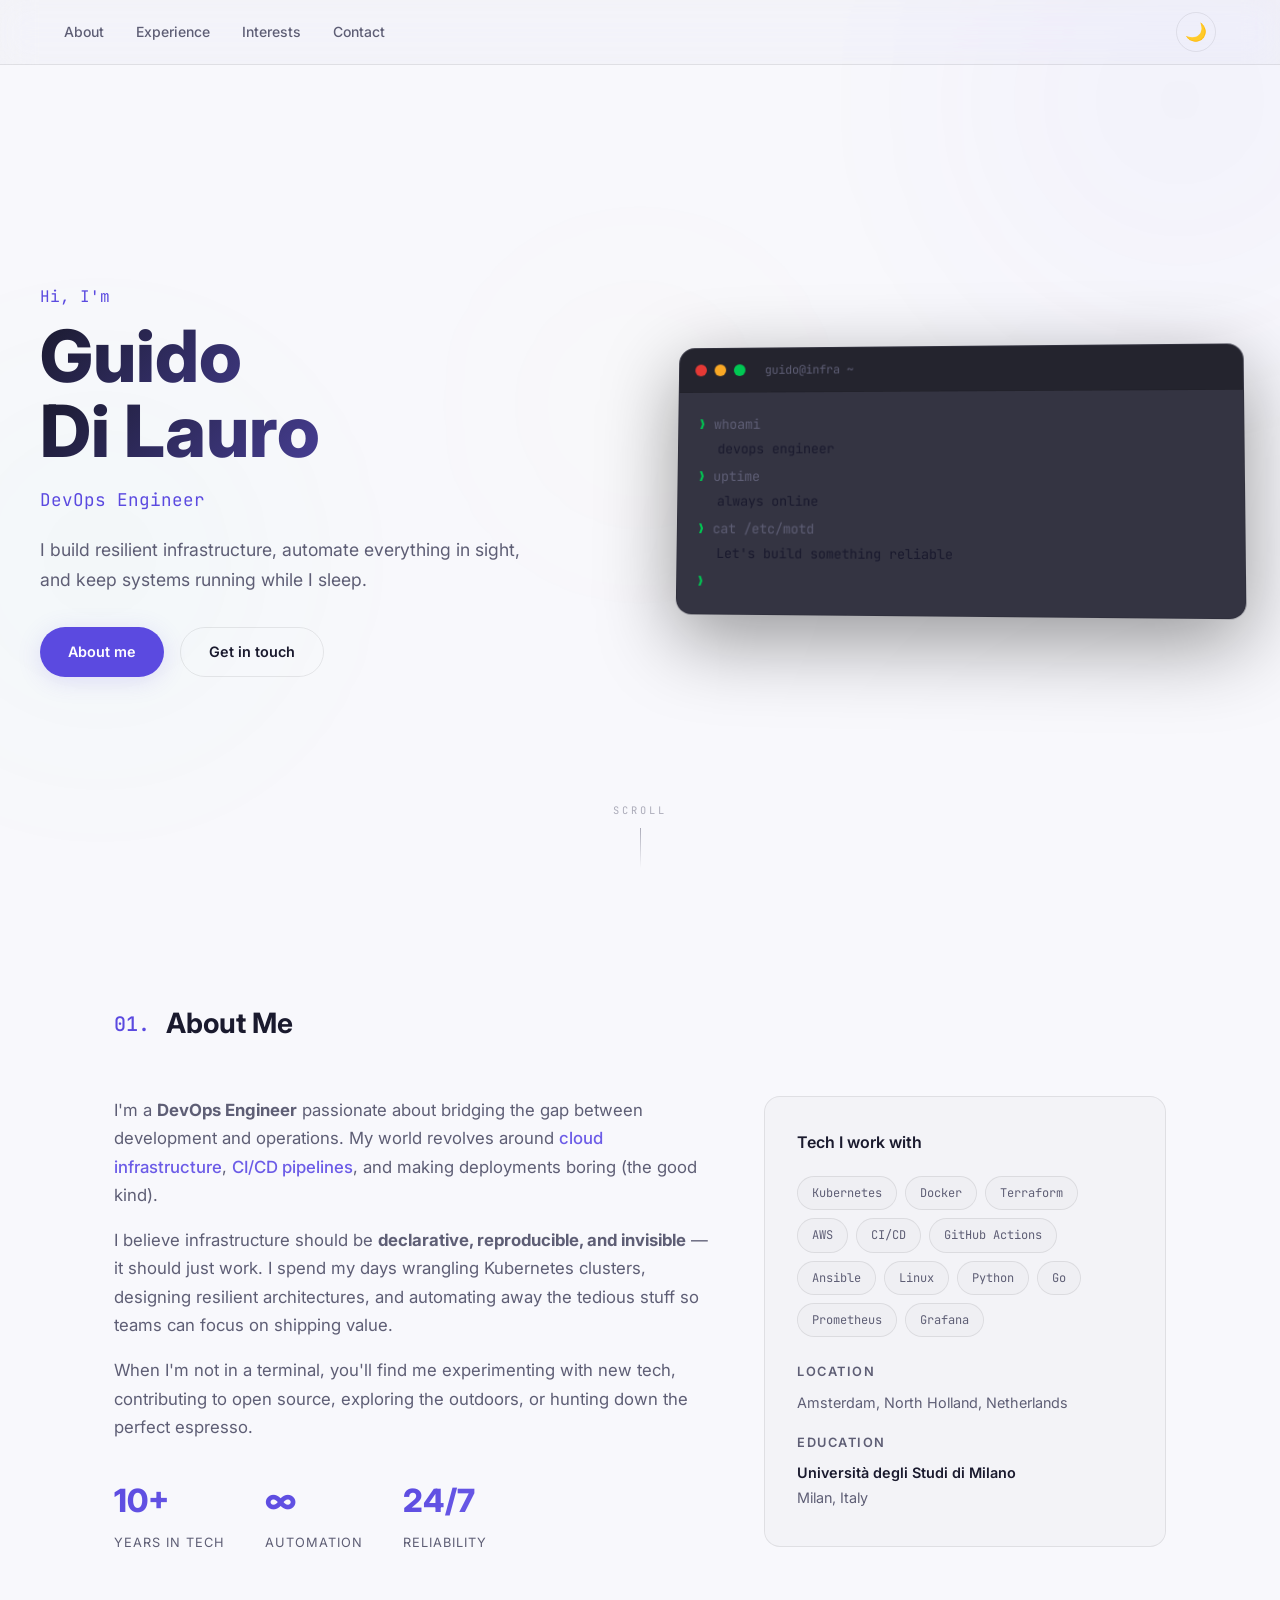
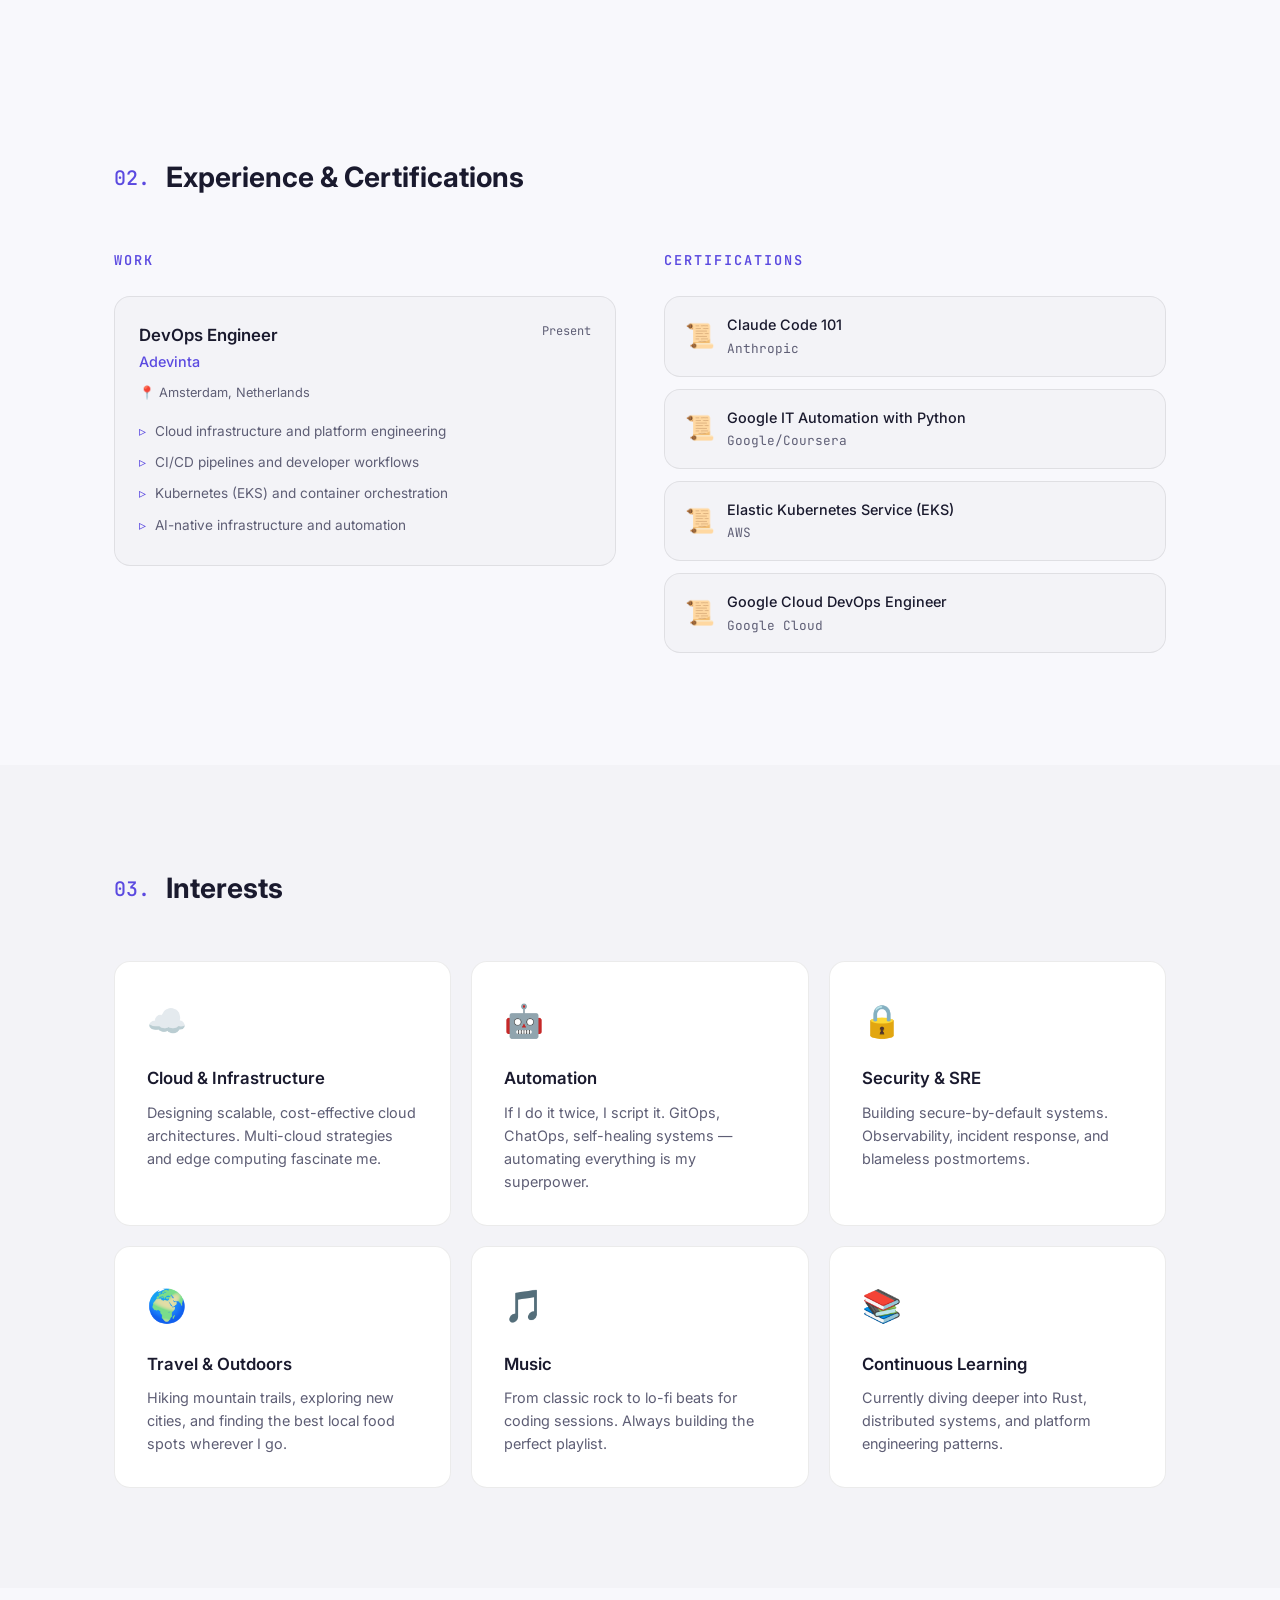
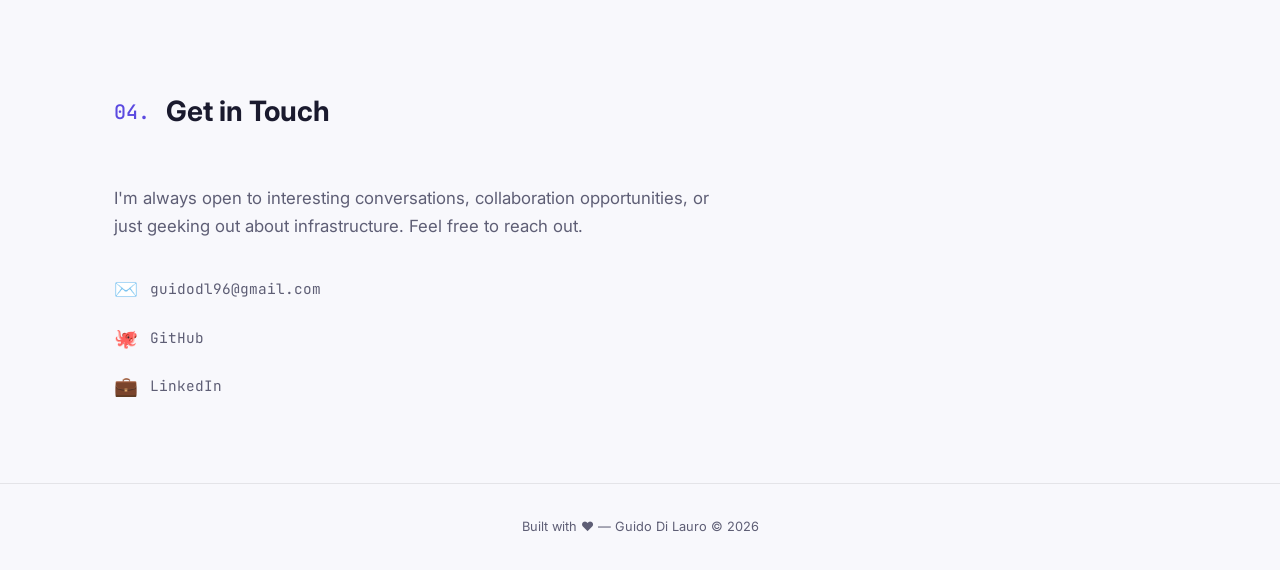
==== commit 2dfd1524: "Fix nav, FOUC, SEO, a11y, lazy-load snake; add 404/robots/sitemap - Remove nav logo (kept just nav l" ====
--- a/index.html
+++ b/index.html
@@ -3,35 +3,83 @@
 <head>
   <meta charset="UTF-8" />
   <meta name="viewport" content="width=device-width, initial-scale=1.0" />
-  <meta name="description" content="Guido Di Lauro — DevOps Engineer. Personal website." />
+  <meta name="description" content="Guido Di Lauro — DevOps Engineer based in Amsterdam. Cloud infrastructure, CI/CD, Kubernetes, automation." />
+  <meta name="author" content="Guido Di Lauro" />
+  <meta name="theme-color" content="#0a0a0f" />
+  <link rel="canonical" href="https://guidodilauro.com/" />
+
+  <meta property="og:type" content="website" />
+  <meta property="og:url" content="https://guidodilauro.com/" />
+  <meta property="og:title" content="Guido Di Lauro — DevOps Engineer" />
+  <meta property="og:description" content="Cloud infrastructure, CI/CD, Kubernetes, automation. Based in Amsterdam." />
+  <meta property="og:site_name" content="Guido Di Lauro" />
+  <meta property="og:locale" content="en_US" />
+
+  <meta name="twitter:card" content="summary" />
+  <meta name="twitter:title" content="Guido Di Lauro — DevOps Engineer" />
+  <meta name="twitter:description" content="Cloud infrastructure, CI/CD, Kubernetes, automation. Based in Amsterdam." />
+
+  <script type="application/ld+json">
+  {
+    "@context": "https://schema.org",
+    "@type": "Person",
+    "name": "Guido Di Lauro",
+    "jobTitle": "DevOps Engineer",
+    "url": "https://guidodilauro.com/",
+    "email": "mailto:guidodl96@gmail.com",
+    "address": {
+      "@type": "PostalAddress",
+      "addressLocality": "Amsterdam",
+      "addressRegion": "North Holland",
+      "addressCountry": "Netherlands"
+    },
+    "sameAs": [
+      "https://github.com/guidodl",
+      "https://www.linkedin.com/in/guido-di-lauro"
+    ]
+  }
+  </script>
+
   <title id="pageTitle">Guido Di Lauro</title>
+
   <link rel="preconnect" href="https://fonts.googleapis.com" />
   <link rel="preconnect" href="https://fonts.gstatic.com" crossorigin />
   <link href="https://fonts.googleapis.com/css2?family=Inter:wght@400;500;600;700;800&family=JetBrains+Mono:wght@400;500&display=swap" rel="stylesheet" />
   <link rel="stylesheet" href="css/style.css" />
   <link rel="icon" href="data:image/svg+xml,<svg xmlns='http://www.w3.org/2000/svg' viewBox='0 0 100 100'><text y='.9em' font-size='90'>⚡</text></svg>" />
+
+  <script>
+    (function () {
+      var k = "theme";
+      var s = localStorage.getItem(k);
+      var t = s || (window.matchMedia("(prefers-color-scheme: dark)").matches ? "dark" : "light");
+      document.documentElement.setAttribute("data-theme", t);
+    })();
+  </script>
 </head>
 <body>
-  <div class="bg-glow bg-glow-1"></div>
-  <div class="bg-glow bg-glow-2"></div>
-  <div class="bg-glow bg-glow-3"></div>
+  <a href="#main" class="skip-link">Skip to content</a>
 
-  <nav class="nav">
+  <div class="bg-glow bg-glow-1" aria-hidden="true"></div>
+  <div class="bg-glow bg-glow-2" aria-hidden="true"></div>
+  <div class="bg-glow bg-glow-3" aria-hidden="true"></div>
+
+  <nav class="nav" aria-label="Primary">
     <div class="nav-inner">
-
       <div class="nav-links">
         <a href="#about">About</a>
         <a href="#experience">Experience</a>
         <a href="#interests">Interests</a>
         <a href="#contact">Contact</a>
       </div>
-      <button class="theme-toggle" id="themeToggle" aria-label="Toggle theme">
+      <button class="theme-toggle" id="themeToggle" aria-label="Toggle light and dark theme">
         <span class="theme-icon-light">☀️</span>
         <span class="theme-icon-dark">🌙</span>
       </button>
     </div>
   </nav>
 
+  <main id="main">
   <section id="hero" class="hero">
     <div class="hero-content">
       <div class="hero-text">
@@ -42,8 +90,7 @@
         </h1>
         <p class="hero-role" data-bind="personal.role">DevOps Engineer</p>
         <p class="hero-tagline" data-bind="personal.tagline">
-          I build resilient infrastructure, automate everything in sight,<br />
-          and keep systems running while I sleep.
+          I build resilient infrastructure, automate everything in sight, and keep systems running while I sleep.
         </p>
         <div class="hero-actions">
           <a href="#about" class="btn btn-primary">About me</a>
@@ -51,41 +98,38 @@
         </div>
       </div>
       <div class="hero-visual">
-        <div class="hero-terminal">
+        <div class="hero-terminal" role="img" aria-label="Interactive terminal — type help, whoami, snake, or clear">
           <div class="terminal-bar">
             <span class="terminal-dot dot-red"></span>
             <span class="terminal-dot dot-yellow"></span>
             <span class="terminal-dot dot-green"></span>
             <span class="terminal-title" data-bind-template="terminalTitle"></span>
           </div>
-          <div class="terminal-body" data-bind-template="terminalBody">
-          </div>
+          <div class="terminal-body" data-bind-template="terminalBody"></div>
         </div>
       </div>
     </div>
-    <div class="scroll-indicator">
+    <div class="scroll-indicator" aria-hidden="true">
       <span class="scroll-text">Scroll</span>
       <span class="scroll-line"></span>
     </div>
   </section>
 
-  <section id="about" class="about">
+  <section id="about" class="about" aria-labelledby="about-title">
     <div class="section-container">
-      <h2 class="section-title">
+      <h2 class="section-title" id="about-title">
         <span class="section-number">01.</span>
         About Me
       </h2>
       <div class="about-grid">
         <div class="about-text">
           <div data-bind-template="aboutBio"></div>
-          <div class="about-stats" data-bind-template="aboutStats">
-          </div>
+          <div class="about-stats" data-bind-template="aboutStats"></div>
         </div>
         <div class="about-card">
           <div class="tech-stack">
             <h3>Tech I work with</h3>
-            <div class="tech-grid" data-bind-template="techStack">
-            </div>
+            <div class="tech-grid" data-bind-template="techStack"></div>
           </div>
           <div class="about-card-section" id="locationSection" style="margin-top: 24px;">
             <h3>Location</h3>
@@ -100,41 +144,38 @@
     </div>
   </section>
 
-  <section id="experience" class="experience">
+  <section id="experience" class="experience" aria-labelledby="experience-title">
     <div class="section-container">
-      <h2 class="section-title">
+      <h2 class="section-title" id="experience-title">
         <span class="section-number">02.</span>
-        Experience & Certifications
+        Experience &amp; Certifications
       </h2>
       <div class="exp-grid">
         <div class="exp-column">
           <h3 class="exp-subtitle">Work</h3>
-          <div data-bind-template="experience">
-          </div>
+          <div data-bind-template="experience"></div>
         </div>
         <div class="exp-column">
           <h3 class="exp-subtitle">Certifications</h3>
-          <div data-bind-template="certifications">
-          </div>
+          <div data-bind-template="certifications"></div>
         </div>
       </div>
     </div>
   </section>
 
-  <section id="interests" class="interests">
+  <section id="interests" class="interests" aria-labelledby="interests-title">
     <div class="section-container">
-      <h2 class="section-title">
+      <h2 class="section-title" id="interests-title">
         <span class="section-number">03.</span>
         Interests
       </h2>
-      <div class="interests-grid" data-bind-template="interests">
-      </div>
+      <div class="interests-grid" data-bind-template="interests"></div>
     </div>
   </section>
 
-  <section id="contact" class="contact">
+  <section id="contact" class="contact" aria-labelledby="contact-title">
     <div class="section-container">
-      <h2 class="section-title">
+      <h2 class="section-title" id="contact-title">
         <span class="section-number">04.</span>
         Get in Touch
       </h2>
@@ -143,16 +184,15 @@
           I'm always open to interesting conversations, collaboration opportunities,
           or just geeking out about infrastructure. Feel free to reach out.
         </p>
-        <div class="contact-links" data-bind-template="contactLinks">
-        </div>
+        <div class="contact-links" data-bind-template="contactLinks"></div>
       </div>
     </div>
     <footer class="footer">
-      <p data-bind="footer.text">Built with ❤️  —  Guido Di Lauro &copy; 2025</p>
+      <p data-bind-template="footerText">Built with ❤️ — Guido Di Lauro © 2026</p>
     </footer>
   </section>
+  </main>
 
-  <script src="js/snake.js"></script>
   <script src="js/main.js"></script>
 </body>
-</html>+</html>
--- a/css/style.css
+++ b/css/style.css
@@ -2,7 +2,7 @@
   --bg: #0a0a0f;
   --bg-secondary: #12121a;
   --text: #e4e4ed;
-  --text-muted: #8888a0;
+  --text-muted: #9a9ab2;
   --accent: #6c5ce7;
   --accent-glow: rgba(108, 92, 231, 0.3);
   --border: rgba(255, 255, 255, 0.06);
@@ -21,7 +21,7 @@
   --bg: #f8f8fc;
   --bg-secondary: #ffffff;
   --text: #1a1a2e;
-  --text-muted: #6b6b80;
+  --text-muted: #5e5e75;
   --accent: #5b4ae0;
   --accent-glow: rgba(91, 74, 224, 0.15);
   --border: rgba(0, 0, 0, 0.08);
@@ -59,6 +59,29 @@
 a {
   color: inherit;
   text-decoration: none;
+}
+
+:focus-visible {
+  outline: 2px solid var(--accent);
+  outline-offset: 3px;
+  border-radius: 4px;
+}
+
+.skip-link {
+  position: fixed;
+  top: -100px;
+  left: 16px;
+  z-index: 200;
+  background: var(--accent);
+  color: #fff;
+  padding: 10px 16px;
+  border-radius: 8px;
+  font-size: 0.85rem;
+  font-weight: 600;
+  transition: top 0.2s ease;
+}
+.skip-link:focus {
+  top: 16px;
 }
 
 img {
@@ -133,14 +156,6 @@
   justify-content: space-between;
 }
 
-.nav-logo {
-  font-family: "JetBrains Mono", monospace;
-  font-size: 1.25rem;
-  font-weight: 700;
-  color: var(--accent);
-  letter-spacing: 2px;
-}
-
 .nav-links {
   display: flex;
   gap: 32px;
